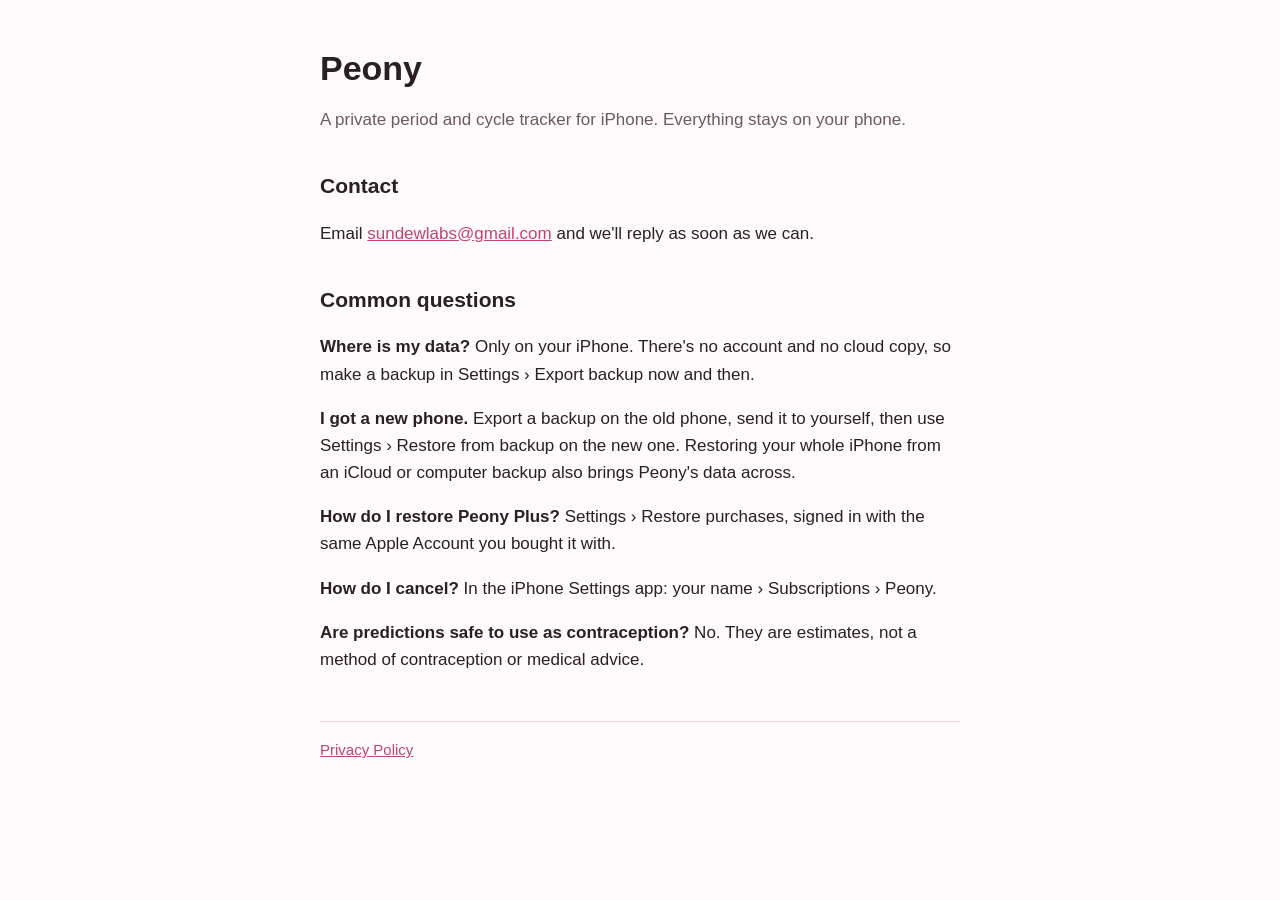
==== index.html @ 41589a7a "Create index.html" ====
<!doctype html>
<html lang="en">
<head>
<meta charset="utf-8">
<meta name="viewport" content="width=device-width, initial-scale=1">
<title>Peony Support</title>
<link rel="stylesheet" href="style.css">
</head>
<body>
<main>
<h1>Peony</h1>
<p class="muted">A private period and cycle tracker for iPhone. Everything stays on your phone.</p>

<h2>Contact</h2>
<p>Email <a href="mailto:sundewlabs@gmail.com">sundewlabs@gmail.com</a> and we'll reply as soon as we can.</p>

<h2>Common questions</h2>
<p><strong>Where is my data?</strong> Only on your iPhone. There's no account and no cloud copy, so make a backup in Settings › Export backup now and then.</p>
<p><strong>I got a new phone.</strong> Export a backup on the old phone, send it to yourself, then use Settings › Restore from backup on the new one. Restoring your whole iPhone from an iCloud or computer backup also brings Peony's data across.</p>
<p><strong>How do I restore Peony Plus?</strong> Settings › Restore purchases, signed in with the same Apple Account you bought it with.</p>
<p><strong>How do I cancel?</strong> In the iPhone Settings app: your name › Subscriptions › Peony.</p>
<p><strong>Are predictions safe to use as contraception?</strong> No. They are estimates, not a method of contraception or medical advice.</p>

<footer class="muted"><a href="privacy.html">Privacy Policy</a></footer>
</main>
</body>
</html>
---- style.css ----
:root { --bg: #fffafb; --text: #2a1f23; --muted: #6b5a60; --accent: #c2456b; --line: #f0dde3; }
@media (prefers-color-scheme: dark) { :root { --bg: #1a1316; --text: #f5eaee; --muted: #b9a5ad; --accent: #f07a9c; --line: #3a2a30; } }
* { box-sizing: border-box; }
body { margin: 0; background: var(--bg); color: var(--text); font: 17px/1.6 -apple-system, BlinkMacSystemFont, "Segoe UI", sans-serif; }
main { max-width: 680px; margin: 0 auto; padding: 48px 20px 64px; }
h1 { font-size: 34px; line-height: 1.2; margin: 0 0 4px; }
h2 { font-size: 21px; margin: 36px 0 8px; }
p, li { color: var(--text); }
.muted { color: var(--muted); }
a { color: var(--accent); }
ul { padding-left: 22px; }
.summary { border: 1px solid var(--line); border-radius: 16px; padding: 4px 20px; margin: 24px 0; }
footer { margin-top: 48px; border-top: 1px solid var(--line); padding-top: 16px; font-size: 15px; }
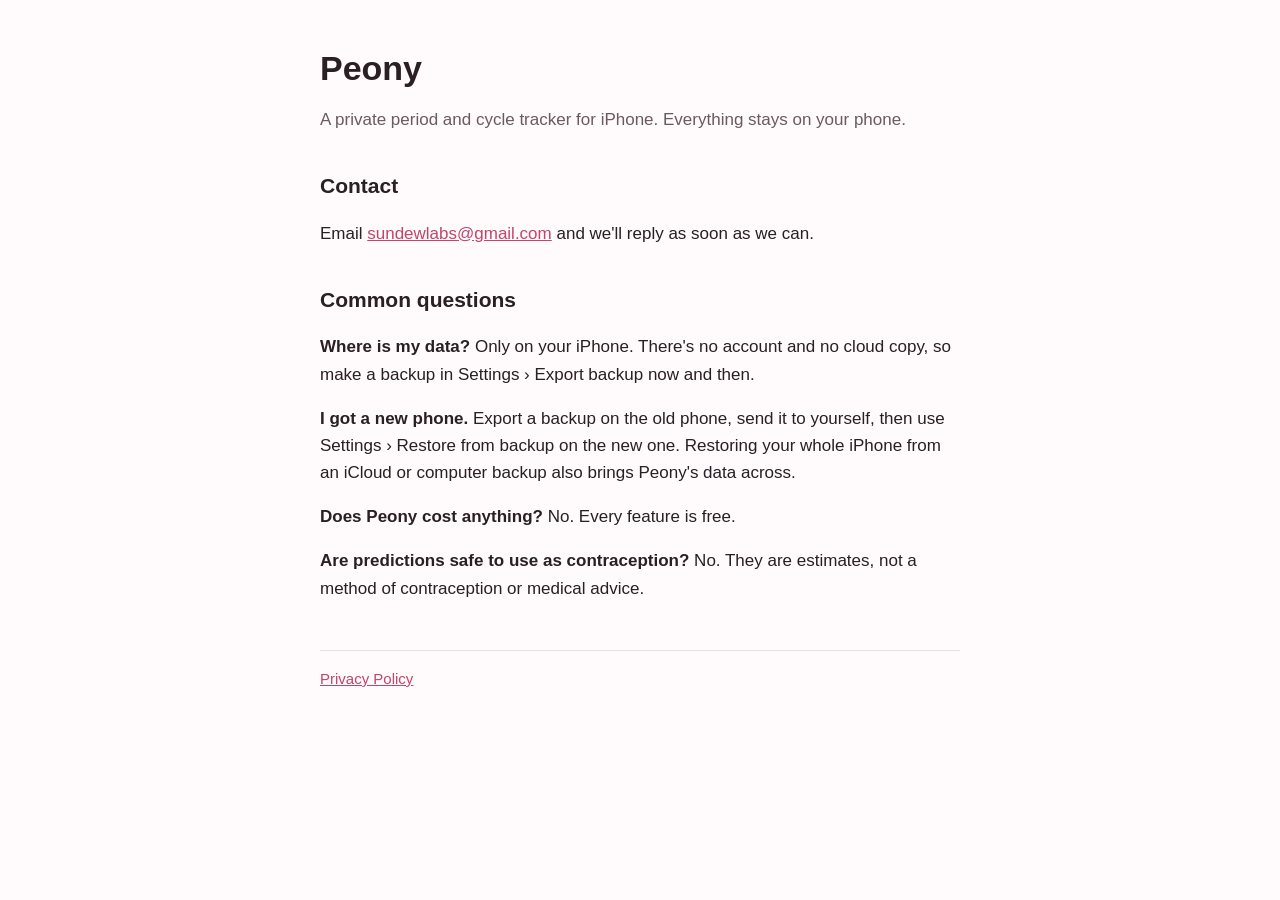
==== commit eb4ba58c: "Create index.html" ====
--- a/index.html
+++ b/index.html
@@ -17,8 +17,7 @@
 <h2>Common questions</h2>
 <p><strong>Where is my data?</strong> Only on your iPhone. There's no account and no cloud copy, so make a backup in Settings › Export backup now and then.</p>
 <p><strong>I got a new phone.</strong> Export a backup on the old phone, send it to yourself, then use Settings › Restore from backup on the new one. Restoring your whole iPhone from an iCloud or computer backup also brings Peony's data across.</p>
-<p><strong>How do I restore Peony Plus?</strong> Settings › Restore purchases, signed in with the same Apple Account you bought it with.</p>
-<p><strong>How do I cancel?</strong> In the iPhone Settings app: your name › Subscriptions › Peony.</p>
+<p><strong>Does Peony cost anything?</strong> No. Every feature is free.</p>
 <p><strong>Are predictions safe to use as contraception?</strong> No. They are estimates, not a method of contraception or medical advice.</p>
 
 <footer class="muted"><a href="privacy.html">Privacy Policy</a></footer>
